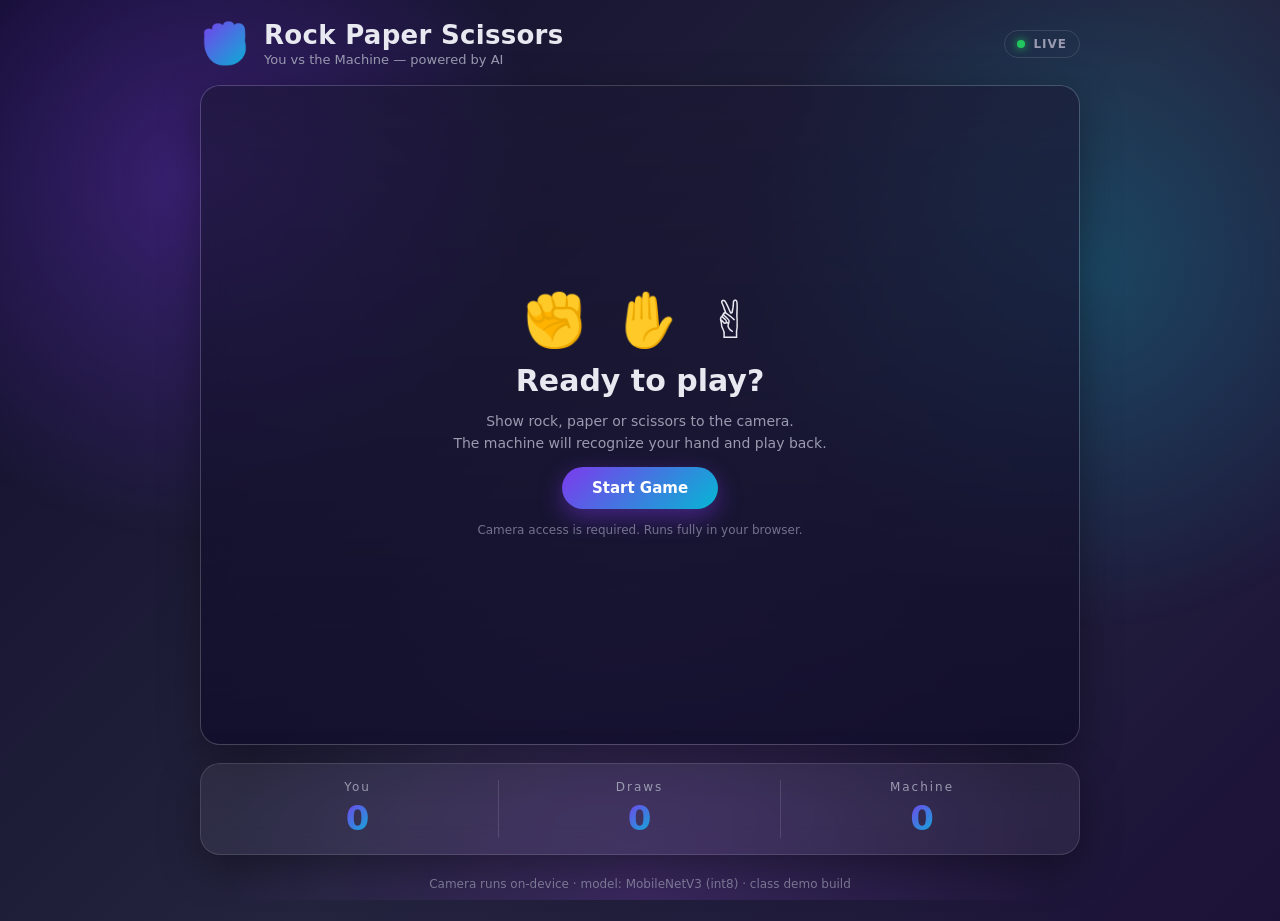
==== camera_pi_projects/rps/web/index.html @ bb3ae992 "feat: implement end-to-end rock-paper-scissors game with TFLite classification, web UI, and test sui" ====
<!DOCTYPE html>
<html lang="en">
<head>
<meta charset="UTF-8">
<meta name="viewport" content="width=device-width, initial-scale=1.0">
<title>Rock Paper Scissors — vs the Machine</title>
<link rel="stylesheet" href="style.css">
</head>
<body>
  <div class="bg"></div>

  <header class="topbar">
    <div class="brand">
      <span class="brand-mark">✊</span>
      <div>
        <h1>Rock Paper Scissors</h1>
        <p class="tagline">You vs the Machine — powered by AI</p>
      </div>
    </div>
    <div class="badge"><span class="dot"></span> LIVE</div>
  </header>

  <main class="stage">
    <!-- CAMERA -->
    <section class="camera-card glass">
      <video id="video" autoplay playsinline muted></video>
      <canvas id="preview" width="640" height="480"></canvas>

      <!-- overlay states -->
      <div id="overlay" class="overlay hidden">
        <div id="overlayBig"></div>
        <div id="overlaySub"></div>
      </div>

      <div id="hud" class="hud hidden">
        <span id="hudMove">—</span>
        <span id="hudConf"></span>
      </div>

      <div id="landing" class="landing">
        <div class="landing-emoji">✊ ✋ ✌️</div>
        <h2>Ready to play?</h2>
        <p>Show rock, paper or scissors to the camera.<br>
           The machine will recognize your hand and play back.</p>
        <button id="startBtn" class="btn btn-primary">Start Game</button>
        <p class="hint">Camera access is required. Runs fully in your browser.</p>
      </div>

      <div id="camError" class="cam-error hidden">
        <h3>Camera unavailable</h3>
        <p>Allow camera access, then press Start again.</p>
        <button id="retryBtn" class="btn btn-ghost">Try Again</button>
      </div>
    </section>

    <!-- RESULT PANEL -->
    <section id="result" class="result glass hidden">
      <div class="result-head">
        <span class="round-label">ROUND <span id="roundNum">1</span></span>
        <span id="resultText" class="result-text"></span>
      </div>
      <div class="versus">
        <div class="player-card">
          <span class="player-name">YOU</span>
          <span id="youMove" class="move-emoji">?</span>
        </div>
        <span class="vs">VS</span>
        <div class="player-card">
          <span class="player-name">MACHINE</span>
          <span id="piMove" class="move-emoji">?</span>
        </div>
      </div>
      <div class="result-actions">
        <button id="nextBtn" class="btn btn-primary">Next Round</button>
        <button id="resetBtn" class="btn btn-ghost">Reset Score</button>
      </div>
    </section>
  </main>

  <!-- SCOREBOARD -->
  <section class="scoreboard glass">
    <div class="score-cell"><span class="score-label">You</span><span id="scoreYou" class="score-num">0</span></div>
    <div class="score-cell"><span class="score-label">Draws</span><span id="scoreDraw" class="score-num">0</span></div>
    <div class="score-cell"><span class="score-label">Machine</span><span id="scorePi" class="score-num">0</span></div>
  </section>

  <footer class="foot">Camera runs on-device · model: MobileNetV3 (int8) · class demo build</footer>

  <script src="app.js"></script>
</body>
</html>
---- camera_pi_projects/rps/web/style.css ----
:root {
  --bg1: #0f0c29;
  --bg2: #24243e;
  --accent: #7c3aed;
  --accent2: #06b6d4;
  --win: #22c55e;
  --lose: #ef4444;
  --draw: #eab308;
  --glass: rgba(255, 255, 255, 0.06);
  --border: rgba(255, 255, 255, 0.12);
  --text: #e8e8f0;
  --muted: #9a9ab0;
}

* { box-sizing: border-box; margin: 0; padding: 0; }

body {
  font-family: "Segoe UI", system-ui, -apple-system, Roboto, sans-serif;
  color: var(--text);
  min-height: 100vh;
  display: flex;
  flex-direction: column;
  align-items: center;
  gap: 18px;
  padding: 20px 16px 30px;
  background: linear-gradient(135deg, var(--bg1), var(--bg2) 55%, #1c1238);
  position: relative;
  overflow-x: hidden;
}

/* animated aurora background */
.bg {
  position: fixed; inset: 0; z-index: -1;
  background:
    radial-gradient(600px circle at 15% 20%, rgba(124,58,237,.35), transparent 60%),
    radial-gradient(600px circle at 85% 30%, rgba(6,182,212,.25), transparent 60%),
    radial-gradient(700px circle at 50% 100%, rgba(168,85,247,.18), transparent 60%);
  animation: drift 14s ease-in-out infinite alternate;
}
@keyframes drift {
  from { transform: translate3d(0,0,0) scale(1); }
  to   { transform: translate3d(0, -20px, 0) scale(1.06); }
}

.glass {
  background: var(--glass);
  border: 1px solid var(--border);
  border-radius: 20px;
  backdrop-filter: blur(14px);
  -webkit-backdrop-filter: blur(14px);
  box-shadow: 0 12px 40px rgba(0,0,0,.35);
}

/* header */
.topbar {
  width: 100%; max-width: 880px;
  display: flex; align-items: center; justify-content: space-between;
}
.brand { display: flex; align-items: center; gap: 14px; }
.brand-mark {
  font-size: 40px;
  background: linear-gradient(135deg, var(--accent), var(--accent2));
  -webkit-background-clip: text; background-clip: text; color: transparent;
}
.brand h1 { font-size: 26px; letter-spacing: .3px; }
.tagline { color: var(--muted); font-size: 13px; margin-top: 2px; }
.badge {
  display: flex; align-items: center; gap: 8px;
  font-size: 12px; font-weight: 600; letter-spacing: 1px; color: var(--muted);
  padding: 6px 12px; border: 1px solid var(--border); border-radius: 999px;
}
.dot {
  width: 8px; height: 8px; border-radius: 50%;
  background: var(--win); box-shadow: 0 0 8px var(--win);
  animation: pulse 1.6s infinite;
}
@keyframes pulse { 0%,100%{opacity:1} 50%{opacity:.35} }

/* stage */
.stage {
  width: 100%; max-width: 880px;
  display: grid; gap: 18px;
}
.camera-card {
  position: relative;
  width: 100%; aspect-ratio: 4/3;
  overflow: hidden;
}
#video, #preview { position: absolute; inset: 0; width: 100%; height: 100%; object-fit: cover; }
#preview { display: none; }

.overlay {
  position: absolute; inset: 0;
  display: flex; flex-direction: column; align-items: center; justify-content: center; gap: 8px;
  background: rgba(0,0,0,.45);
  text-align: center;
}
#overlayBig { font-size: 120px; font-weight: 800; line-height: 1; text-shadow: 0 6px 30px rgba(0,0,0,.6); }
#overlaySub { font-size: 20px; color: #fff; letter-spacing: 1px; }
.hidden { display: none !important; }

.hud {
  position: absolute; top: 12px; left: 12px;
  display: flex; gap: 8px; align-items: center;
  background: rgba(0,0,0,.55); border: 1px solid var(--border);
  border-radius: 999px; padding: 6px 14px; font-size: 14px; font-weight: 600;
}
#hudMove { font-size: 20px; }
#hudConf { color: var(--muted); font-size: 12px; }

.landing {
  position: absolute; inset: 0;
  display: flex; flex-direction: column; align-items: center; justify-content: center; gap: 12px;
  text-align: center; padding: 20px;
  background: linear-gradient(180deg, rgba(15,12,41,.55), rgba(15,12,41,.85));
}
.landing-emoji { font-size: 52px; letter-spacing: 6px; }
.landing h2 { font-size: 30px; }
.landing p { color: var(--muted); font-size: 14px; line-height: 1.6; }
.hint { font-size: 12px !important; opacity: .7; }

.cam-error { position: absolute; inset: 0; display: flex; flex-direction: column; align-items: center; justify-content: center; gap: 10px; background: rgba(0,0,0,.7); text-align: center; padding: 20px; }
.cam-error h3 { font-size: 22px; }
.cam-error p { color: var(--muted); font-size: 13px; }

/* buttons */
.btn {
  font-family: inherit; font-size: 15px; font-weight: 600;
  padding: 12px 30px; border-radius: 999px; border: none; cursor: pointer;
  transition: transform .12s ease, box-shadow .2s ease, opacity .15s;
}
.btn:active { transform: scale(.96); }
.btn:disabled { opacity: .5; cursor: not-allowed; }
.btn-primary {
  background: linear-gradient(135deg, var(--accent), var(--accent2));
  color: #fff; box-shadow: 0 8px 24px rgba(124,58,237,.45);
}
.btn-primary:hover:not(:disabled) { box-shadow: 0 10px 30px rgba(124,58,237,.6); transform: translateY(-1px); }
.btn-ghost { background: rgba(255,255,255,.08); color: var(--text); border: 1px solid var(--border); }
.btn-ghost:hover { background: rgba(255,255,255,.14); }

/* result panel */
.result {
  padding: 22px; display: flex; flex-direction: column; gap: 16px;
  animation: pop .35s ease;
}
@keyframes pop { from { transform: scale(.92); opacity: 0; } to { transform: scale(1); opacity: 1; } }
.result-head { display: flex; align-items: center; justify-content: space-between; }
.round-label { font-size: 12px; letter-spacing: 1.5px; color: var(--muted); }
.result-text { font-size: 22px; font-weight: 800; letter-spacing: .5px; }
.result-text.win  { color: var(--win); text-shadow: 0 0 24px rgba(34,197,94,.5); }
.result-text.lose { color: var(--lose); text-shadow: 0 0 24px rgba(239,68,68,.5); }
.result-text.draw { color: var(--draw); }

.versus { display: grid; grid-template-columns: 1fr auto 1fr; align-items: center; gap: 14px; }
.player-card {
  display: flex; flex-direction: column; align-items: center; gap: 8px;
  padding: 18px; border-radius: 16px; background: rgba(255,255,255,.04);
  border: 1px solid var(--border);
}
.player-name { font-size: 12px; letter-spacing: 2px; color: var(--muted); }
.move-emoji { font-size: 78px; line-height: 1; }
.vs { font-size: 20px; font-weight: 800; color: var(--muted); letter-spacing: 1px; }
.player-card.win-card { border-color: var(--win); box-shadow: 0 0 24px rgba(34,197,94,.25); }
.player-card.lose-card { border-color: var(--lose); opacity: .75; }

.result-actions { display: flex; gap: 12px; justify-content: center; }

/* scoreboard */
.scoreboard {
  width: 100%; max-width: 880px;
  display: grid; grid-template-columns: repeat(3, 1fr);
  padding: 16px;
}
.score-cell { display: flex; flex-direction: column; align-items: center; gap: 4px; border-right: 1px solid var(--border); }
.score-cell:last-child { border-right: none; }
.score-label { font-size: 12px; letter-spacing: 2px; color: var(--muted); }
.score-num { font-size: 34px; font-weight: 800; background: linear-gradient(135deg, var(--accent), var(--accent2)); -webkit-background-clip: text; background-clip: text; color: transparent; }

.foot { color: var(--muted); font-size: 12px; margin-top: 4px; opacity: .7; }

@media (max-width: 560px) {
  .brand h1 { font-size: 20px; }
  .move-emoji { font-size: 56px; }
  #overlayBig { font-size: 90px; }
}
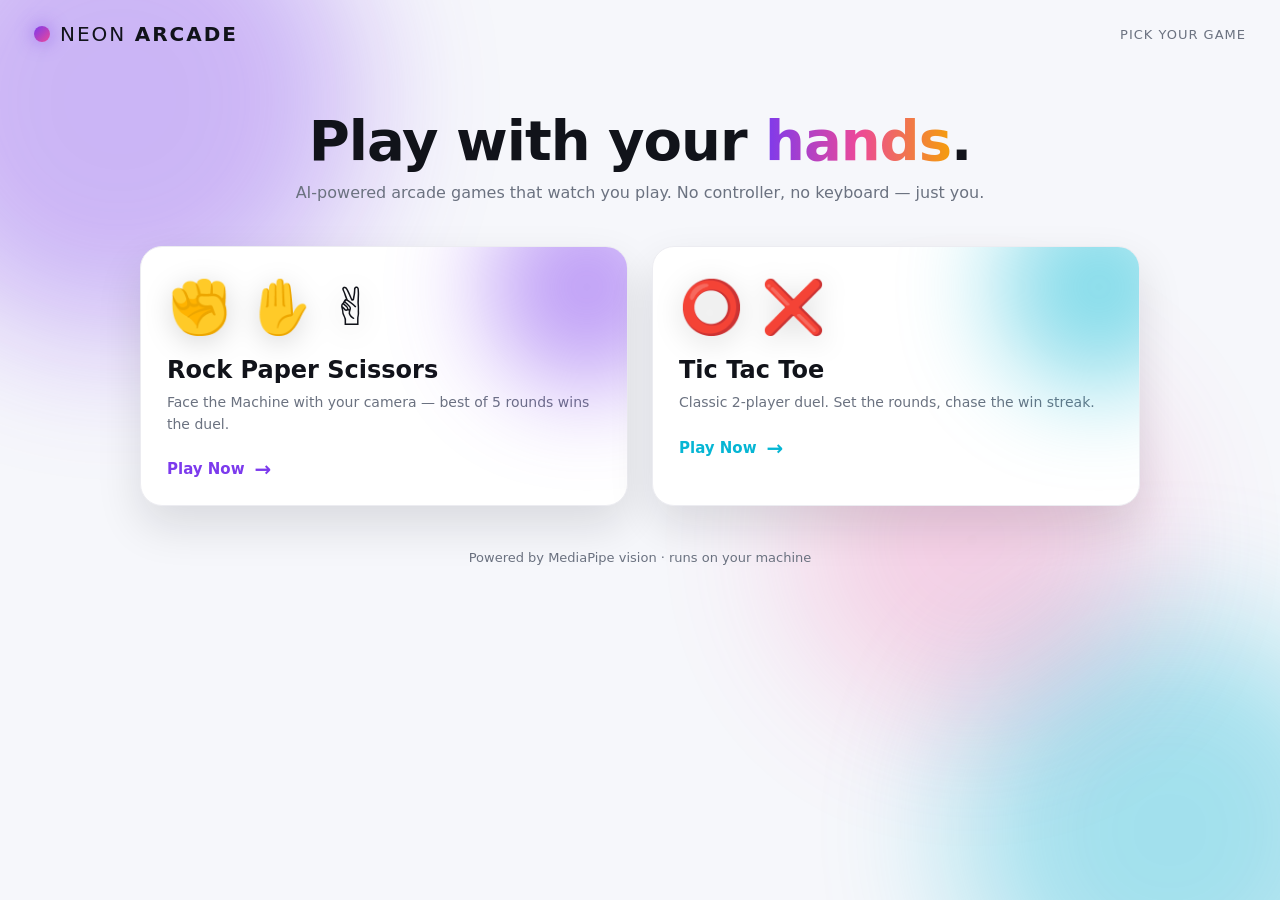
==== commit 59c0670e: "feat: implement hand-gesture-based Rock-Paper-Scissors and Tic-Tac-Toe games with a modular web inte" ====
--- a/camera_pi_projects/rps/web/index.html
+++ b/camera_pi_projects/rps/web/index.html
@@ -3,89 +3,56 @@
 <head>
 <meta charset="UTF-8">
 <meta name="viewport" content="width=device-width, initial-scale=1.0">
-<title>Rock Paper Scissors — vs the Machine</title>
-<link rel="stylesheet" href="style.css">
+<title>Neon Arcade — Play with Your Hands</title>
+<link rel="stylesheet" href="css/style.css">
 </head>
-<body>
-  <div class="bg"></div>
+<body class="hub-body">
+  <div class="bg-orb orb-a"></div>
+  <div class="bg-orb orb-b"></div>
+  <div class="bg-orb orb-c"></div>
 
-  <header class="topbar">
-    <div class="brand">
-      <span class="brand-mark">✊</span>
-      <div>
-        <h1>Rock Paper Scissors</h1>
-        <p class="tagline">You vs the Machine — powered by AI</p>
-      </div>
+  <header class="hub-head">
+    <div class="hub-logo">
+      <span class="logo-dot"></span>
+      <span>NEON <b>ARCADE</b></span>
     </div>
-    <div class="badge"><span class="dot"></span> LIVE</div>
+    <span class="hub-sub">pick your game</span>
   </header>
 
-  <main class="stage">
-    <!-- CAMERA -->
-    <section class="camera-card glass">
-      <video id="video" autoplay playsinline muted></video>
-      <canvas id="preview" width="640" height="480"></canvas>
+  <main class="hub-main">
+    <div class="hub-hero">
+      <h1 class="hub-title">Play with your <span class="grad-text">hands</span>.</h1>
+      <p class="hub-desc">AI-powered arcade games that watch you play. No controller, no keyboard — just you.</p>
+    </div>
 
-      <!-- overlay states -->
-      <div id="overlay" class="overlay hidden">
-        <div id="overlayBig"></div>
-        <div id="overlaySub"></div>
-      </div>
+    <section class="game-grid">
+      <a class="game-card g-rps" href="rps.html">
+        <div class="card-glow"></div>
+        <div class="card-art">✊ ✋ ✌️</div>
+        <div class="card-info">
+          <h2>Rock Paper Scissors</h2>
+          <p>Face the Machine with your camera — best of 5 rounds wins the duel.</p>
+        </div>
+        <div class="card-cta">
+          <span>Play Now</span><span class="arrow">→</span>
+        </div>
+      </a>
 
-      <div id="hud" class="hud hidden">
-        <span id="hudMove">—</span>
-        <span id="hudConf"></span>
-      </div>
-
-      <div id="landing" class="landing">
-        <div class="landing-emoji">✊ ✋ ✌️</div>
-        <h2>Ready to play?</h2>
-        <p>Show rock, paper or scissors to the camera.<br>
-           The machine will recognize your hand and play back.</p>
-        <button id="startBtn" class="btn btn-primary">Start Game</button>
-        <p class="hint">Camera access is required. Runs fully in your browser.</p>
-      </div>
-
-      <div id="camError" class="cam-error hidden">
-        <h3>Camera unavailable</h3>
-        <p>Allow camera access, then press Start again.</p>
-        <button id="retryBtn" class="btn btn-ghost">Try Again</button>
-      </div>
-    </section>
-
-    <!-- RESULT PANEL -->
-    <section id="result" class="result glass hidden">
-      <div class="result-head">
-        <span class="round-label">ROUND <span id="roundNum">1</span></span>
-        <span id="resultText" class="result-text"></span>
-      </div>
-      <div class="versus">
-        <div class="player-card">
-          <span class="player-name">YOU</span>
-          <span id="youMove" class="move-emoji">?</span>
+      <a class="game-card g-ttt" href="ttt.html">
+        <div class="card-glow"></div>
+        <div class="card-art">⭕ ❌</div>
+        <div class="card-info">
+          <h2>Tic Tac Toe</h2>
+          <p>Classic 2-player duel. Set the rounds, chase the win streak.</p>
         </div>
-        <span class="vs">VS</span>
-        <div class="player-card">
-          <span class="player-name">MACHINE</span>
-          <span id="piMove" class="move-emoji">?</span>
+        <div class="card-cta">
+          <span>Play Now</span><span class="arrow">→</span>
         </div>
-      </div>
-      <div class="result-actions">
-        <button id="nextBtn" class="btn btn-primary">Next Round</button>
-        <button id="resetBtn" class="btn btn-ghost">Reset Score</button>
-      </div>
+      </a>
     </section>
   </main>
 
-  <!-- SCOREBOARD -->
-  <section class="scoreboard glass">
-    <div class="score-cell"><span class="score-label">You</span><span id="scoreYou" class="score-num">0</span></div>
-    <div class="score-cell"><span class="score-label">Draws</span><span id="scoreDraw" class="score-num">0</span></div>
-    <div class="score-cell"><span class="score-label">Machine</span><span id="scorePi" class="score-num">0</span></div>
-  </section>
-
-  <footer class="foot">Camera runs on-device · model: MobileNetV3 (int8) · class demo build</footer>
-
-  <script src="app.js"></script>
+  <footer class="hub-foot">Powered by MediaPipe vision · runs on your machine</footer>
+  <script src="js/audio.js"></script>
 </body>
 </html>
--- a/camera_pi_projects/rps/web/css/style.css
+++ b/camera_pi_projects/rps/web/css/style.css
@@ -0,0 +1,296 @@
+/* Neon Arcade — colorful gaming theme. White base, black ink, neon pops. */
+
+:root {
+  --ink: #11131a;
+  --paper: #ffffff;
+  --muted: #6b7280;
+  --line: #ececf1;
+  --card: #ffffff;
+  --violet: #7c3aed;
+  --pink: #ec4899;
+  --cyan: #06b6d4;
+  --lime: #84cc16;
+  --amber: #f59e0b;
+  --red: #ef4444;
+  --green: #22c55e;
+  --radius: 22px;
+  --shadow: 0 20px 45px rgba(17, 19, 26, .12);
+}
+
+* { margin: 0; padding: 0; box-sizing: border-box; }
+html, body { height: 100%; }
+body {
+  font-family: "Segoe UI", system-ui, -apple-system, Roboto, sans-serif;
+  color: var(--ink);
+  background: #f6f7fb;
+  min-height: 100vh;
+  overflow-x: hidden;
+}
+
+/* ---------- background orbs ---------- */
+.bg-orb { position: fixed; border-radius: 50%; filter: blur(70px); z-index: -1; opacity: .35; pointer-events: none; }
+.orb-a { width: 480px; height: 480px; background: var(--violet); top: -140px; left: -120px; }
+.orb-b { width: 420px; height: 420px; background: var(--cyan); bottom: -140px; right: -100px; }
+.orb-c { width: 360px; height: 360px; background: var(--pink); top: 40%; right: 10%; opacity: .22; }
+
+/* ---------- hub ---------- */
+.hub-body { background: #f6f7fb; }
+.hub-head {
+  display: flex; align-items: center; justify-content: space-between;
+  padding: 22px 34px;
+}
+.hub-logo { font-size: 20px; font-weight: 300; letter-spacing: 2px; display: flex; align-items: center; gap: 10px; }
+.hub-logo b { font-weight: 900; }
+.logo-dot {
+  width: 16px; height: 16px; border-radius: 50%;
+  background: linear-gradient(135deg, var(--violet), var(--pink));
+  box-shadow: 0 0 18px rgba(124, 58, 237, .6);
+}
+.hub-sub { font-size: 13px; color: var(--muted); letter-spacing: 1px; text-transform: uppercase; }
+
+.hub-main { width: min(1000px, 92vw); margin: 40px auto 0; }
+.hub-hero { text-align: center; margin-bottom: 44px; }
+.hub-title { font-size: clamp(34px, 6vw, 56px); font-weight: 900; letter-spacing: -1px; }
+.grad-text {
+  background: linear-gradient(90deg, var(--violet), var(--pink), var(--amber));
+  -webkit-background-clip: text; background-clip: text; color: transparent;
+}
+.hub-desc { color: var(--muted); font-size: 16px; margin-top: 10px; }
+
+.game-grid { display: grid; grid-template-columns: repeat(2, 1fr); gap: 24px; }
+.game-card {
+  position: relative; overflow: hidden;
+  background: var(--card); border: 1px solid var(--line);
+  border-radius: var(--radius); box-shadow: var(--shadow);
+  padding: 30px 26px 24px; text-decoration: none; color: var(--ink);
+  transition: transform .18s ease, box-shadow .18s ease;
+}
+.game-card:hover { transform: translateY(-6px); box-shadow: 0 28px 60px rgba(17,19,26,.18); }
+.card-glow { position: absolute; top: -60px; right: -60px; width: 200px; height: 200px; border-radius: 50%; filter: blur(50px); opacity: .5; }
+.g-rps .card-glow { background: var(--violet); }
+.g-ttt .card-glow { background: var(--cyan); }
+.card-art { font-size: 52px; margin-bottom: 18px; filter: drop-shadow(0 6px 14px rgba(0,0,0,.15)); }
+.card-info h2 { font-size: 24px; font-weight: 900; }
+.card-info p { color: var(--muted); font-size: 14px; margin-top: 8px; line-height: 1.55; }
+.card-cta {
+  margin-top: 22px; display: flex; align-items: center; gap: 10px;
+  font-weight: 800; font-size: 15px;
+}
+.g-rps .card-cta { color: var(--violet); }
+.g-ttt .card-cta { color: var(--cyan); }
+.card-cta .arrow { font-size: 20px; transition: transform .18s ease; }
+.game-card:hover .card-cta .arrow { transform: translateX(6px); }
+
+.hub-foot { text-align: center; color: var(--muted); font-size: 13px; padding: 44px 0 26px; }
+
+/* ---------- game pages ---------- */
+.game-top {
+  display: flex; align-items: center; gap: 20px;
+  padding: 18px 28px; border-bottom: 1px solid var(--line);
+  background: rgba(255,255,255,.85); backdrop-filter: blur(8px);
+  position: sticky; top: 0; z-index: 20;
+}
+.back-link { text-decoration: none; color: var(--muted); font-weight: 700; font-size: 14px; transition: color .15s; }
+.back-link:hover { color: var(--violet); }
+.game-title { font-size: 19px; font-weight: 300; letter-spacing: .5px; flex: 1; }
+.game-title b { font-weight: 900; }
+.round-pips { display: flex; gap: 6px; }
+.pip {
+  width: 14px; height: 14px; border-radius: 50%;
+  background: var(--line); transition: background .3s;
+}
+.pip.you { background: linear-gradient(135deg, var(--violet), var(--pink)); }
+.pip.pi { background: linear-gradient(135deg, var(--cyan), #0891b2); }
+.pip.draw { background: var(--amber); }
+
+/* ---------- RPS layout ---------- */
+.rps-layout {
+  width: min(900px, 94vw); margin: 26px auto 0;
+  display: grid; grid-template-columns: 1.15fr .85fr; gap: 22px; align-items: stretch;
+}
+.cam-card { background: var(--card); border: 1px solid var(--line); border-radius: var(--radius); box-shadow: var(--shadow); overflow: hidden; }
+.cam-frame { position: relative; aspect-ratio: 4/3; background: #10131a; }
+#video { position: absolute; inset: 0; width: 100%; height: 100%; object-fit: cover; }
+
+.overlay {
+  position: absolute; inset: 0; z-index: 5;
+  display: flex; flex-direction: column; align-items: center; justify-content: center; gap: 10px;
+  background: rgba(10, 12, 18, .55); color: #fff;
+}
+.overlay-big { font-size: 110px; font-weight: 900; line-height: 1; text-shadow: 0 0 40px rgba(124,58,237,.9); animation: pop .22s ease; }
+.overlay-sub { font-size: 16px; letter-spacing: 3px; font-weight: 700; }
+@keyframes pop { 0% { transform: scale(.4); opacity: 0; } 100% { transform: scale(1); opacity: 1; } }
+
+.hud {
+  position: absolute; left: 12px; bottom: 12px; z-index: 4;
+  display: flex; align-items: center; gap: 10px;
+  background: rgba(10,12,18,.8); border-radius: 14px; padding: 8px 14px;
+  color: #fff;
+}
+.hud-move { font-size: 28px; }
+.hud-conf { font-size: 13px; font-weight: 800; color: #6ee7b7; }
+
+.landing, .cam-error {
+  position: absolute; inset: 0; z-index: 6;
+  display: flex; flex-direction: column; align-items: center; justify-content: center; gap: 12px;
+  text-align: center; padding: 24px;
+  background: linear-gradient(180deg, rgba(255,255,255,.96), rgba(246,247,251,.98));
+  color: var(--ink);
+}
+.landing-emoji { font-size: 46px; }
+.landing h2 { font-size: 28px; font-weight: 900; }
+.landing p { color: var(--muted); font-size: 14px; line-height: 1.6; }
+.hint { font-size: 12px; opacity: .75; }
+.cam-error h3 { color: var(--red); }
+.cam-error .btn { margin-top: 6px; }
+
+/* buttons */
+.btn {
+  border: none; cursor: pointer; font-family: inherit;
+  font-weight: 900; letter-spacing: .6px;
+  padding: 14px 28px; border-radius: 14px; font-size: 15px;
+  transition: transform .12s ease, box-shadow .12s ease, filter .12s ease;
+}
+.btn:active { transform: scale(.96); }
+.btn-primary {
+  background: linear-gradient(135deg, var(--violet), var(--pink));
+  color: #fff; box-shadow: 0 10px 26px rgba(124, 58, 237, .35);
+}
+.btn-primary:hover { filter: brightness(1.08); transform: translateY(-2px); }
+.btn-ghost { background: transparent; color: var(--ink); border: 1.5px solid var(--line); }
+.btn-ghost:hover { background: #f0f0f6; }
+.btn-block { width: 100%; }
+
+/* versus / result */
+.versus-card {
+  background: var(--card); border: 1px solid var(--line);
+  border-radius: var(--radius); box-shadow: var(--shadow);
+  display: flex; flex-direction: column; justify-content: space-between; padding: 24px 20px;
+}
+.result-head { display: flex; flex-direction: column; align-items: center; gap: 4px; text-align: center; }
+.round-label { font-size: 12px; color: var(--muted); letter-spacing: 2px; font-weight: 700; }
+.result-text { font-size: 34px; font-weight: 900; letter-spacing: .5px; }
+.result-text.win { color: var(--green); }
+.result-text.lose { color: var(--red); }
+.result-text.draw { color: var(--amber); }
+.result-sub { font-size: 14px; color: var(--muted); }
+.versus { display: flex; align-items: center; justify-content: center; gap: 14px; margin: 22px 0; }
+.player-pill {
+  display: flex; flex-direction: column; align-items: center; gap: 6px;
+  background: #f4f5fa; border: 2px solid var(--line); border-radius: 18px;
+  padding: 18px 20px; min-width: 108px; transition: all .2s;
+}
+.p-name { font-size: 11px; letter-spacing: 2px; color: var(--muted); font-weight: 800; }
+.p-emoji { font-size: 56px; line-height: 1; }
+.p-label { font-size: 12px; font-weight: 800; text-transform: uppercase; }
+.player-pill.win-card { border-color: var(--green); background: #f0fdf4; }
+.player-pill.lose-card { border-color: var(--line); opacity: .5; }
+.vs-mark { font-size: 20px; font-weight: 900; color: var(--muted); }
+.result-actions { display: flex; gap: 10px; justify-content: center; }
+
+/* match banner */
+.match-banner {
+  grid-column: 1 / -1;
+  background: linear-gradient(135deg, #faf5ff, #fff);
+  border: 1px solid var(--line); border-radius: var(--radius);
+  box-shadow: var(--shadow);
+  text-align: center; padding: 30px 20px;
+  display: flex; flex-direction: column; align-items: center; gap: 10px;
+}
+.match-cup { font-size: 60px; animation: bounce 1s ease infinite; }
+@keyframes bounce { 0%,100% { transform: translateY(0); } 50% { transform: translateY(-12px); } }
+.match-text { font-size: 32px; font-weight: 900; }
+.match-text.win { color: var(--green); }
+.match-text.lose { color: var(--red); }
+.match-score { font-size: 26px; font-weight: 900; color: var(--muted); }
+
+/* scorebar */
+.scorebar {
+  width: min(900px, 94vw); margin: 18px auto 0;
+  display: grid; grid-template-columns: repeat(3, 1fr); gap: 14px;
+}
+.score-chip {
+  background: var(--card); border: 1px solid var(--line); border-radius: 16px;
+  padding: 14px 18px; display: flex; align-items: center; justify-content: space-between;
+}
+.score-chip span { font-size: 12px; letter-spacing: 1.5px; color: var(--muted); font-weight: 800; }
+.score-chip b { font-size: 30px; font-weight: 900; }
+.score-chip.you { border-left: 5px solid var(--violet); }
+.score-chip.you b { color: var(--violet); }
+.score-chip.pi { border-left: 5px solid var(--cyan); }
+.score-chip.pi b { color: var(--cyan); }
+.score-chip.draw { border-left: 5px solid var(--amber); }
+.score-chip.draw b { color: var(--amber); }
+
+.streak { text-align: center; color: var(--amber); font-weight: 800; font-size: 15px; margin-top: 14px; min-height: 22px; }
+
+/* ---------- Tic Tac Toe ---------- */
+.ttt-layout { width: min(560px, 94vw); margin: 28px auto 0; }
+.ttt-setup, .ttt-play {
+  background: var(--card); border: 1px solid var(--line);
+  border-radius: var(--radius); box-shadow: var(--shadow);
+  padding: 26px;
+}
+.setup-title { font-size: 24px; font-weight: 900; margin-bottom: 20px; }
+.setup-row { display: flex; align-items: center; justify-content: space-between; gap: 16px; margin-bottom: 18px; }
+.setup-row > span { font-size: 14px; font-weight: 700; color: var(--muted); }
+.pill-group { display: flex; gap: 8px; }
+.pill {
+  border: 1.5px solid var(--line); background: #fff; color: var(--muted);
+  border-radius: 999px; padding: 9px 16px; font-weight: 800; cursor: pointer;
+  font-size: 14px; font-family: inherit; transition: all .15s;
+}
+.pill:hover { border-color: var(--violet); color: var(--violet); }
+.pill.active {
+  background: linear-gradient(135deg, var(--violet), var(--pink));
+  color: #fff; border-color: transparent;
+  box-shadow: 0 6px 18px rgba(124,58,237,.3);
+}
+.input-wrap input {
+  width: 180px; border: 1.5px solid var(--line); border-radius: 12px;
+  padding: 10px 14px; font-size: 14px; font-family: inherit; font-weight: 700;
+  outline: none; background: #fafafc; transition: border .15s;
+}
+.input-wrap input:focus { border-color: var(--violet); }
+
+.ttt-turn { display: flex; align-items: center; justify-content: center; gap: 12px; font-size: 20px; font-weight: 900; margin-bottom: 20px; }
+.turn-dot { width: 16px; height: 16px; border-radius: 50%; }
+.dot-x { background: var(--violet); box-shadow: 0 0 14px rgba(124,58,237,.6); }
+.dot-o { background: var(--cyan); box-shadow: 0 0 14px rgba(6,182,212,.6); }
+.turn-sym { font-size: 26px; font-weight: 900; }
+
+.board {
+  display: grid; grid-template-columns: repeat(3, 1fr); gap: 12px;
+  width: min(360px, 100%); margin: 0 auto 20px;
+}
+.cell {
+  aspect-ratio: 1; border: none; border-radius: 18px;
+  background: #f4f5fa; font-size: 60px; font-weight: 900; cursor: pointer;
+  display: flex; align-items: center; justify-content: center;
+  transition: transform .12s ease, background .12s ease;
+  font-family: inherit;
+}
+.cell:hover { background: #eceef6; transform: scale(1.03); }
+.cell:active { transform: scale(.94); }
+.cell.x { color: var(--violet); text-shadow: 0 0 18px rgba(124,58,237,.35); }
+.cell.o { color: var(--cyan); text-shadow: 0 0 18px rgba(6,182,212,.35); }
+.cell.win-cell { background: #dcfce7; animation: winPulse .8s ease infinite alternate; }
+@keyframes winPulse { from { transform: scale(1); } to { transform: scale(1.06); } }
+
+.ttt-status { text-align: center; font-size: 18px; font-weight: 800; min-height: 28px; margin-bottom: 16px; }
+
+/* flash */
+.flash { position: fixed; inset: 0; z-index: 60; pointer-events: none; opacity: 0; }
+.flash.show { opacity: 1; }
+.win-flash { background: radial-gradient(circle at 50% 45%, rgba(34,197,94,.28), transparent 62%); animation: flashFade .9s ease; }
+.lose-flash { background: radial-gradient(circle at 50% 45%, rgba(239,68,68,.24), transparent 62%); animation: flashFade .7s ease; }
+.draw-flash { background: radial-gradient(circle at 50% 45%, rgba(245,158,11,.22), transparent 62%); animation: flashFade .7s ease; }
+@keyframes flashFade { 0% { opacity: 0; } 25% { opacity: 1; } 100% { opacity: 0; } }
+
+.hidden { display: none !important; }
+
+@media (max-width: 820px) {
+  .rps-layout { grid-template-columns: 1fr; }
+  .game-grid { grid-template-columns: 1fr; }
+  .hub-title { font-size: 34px; }
+}
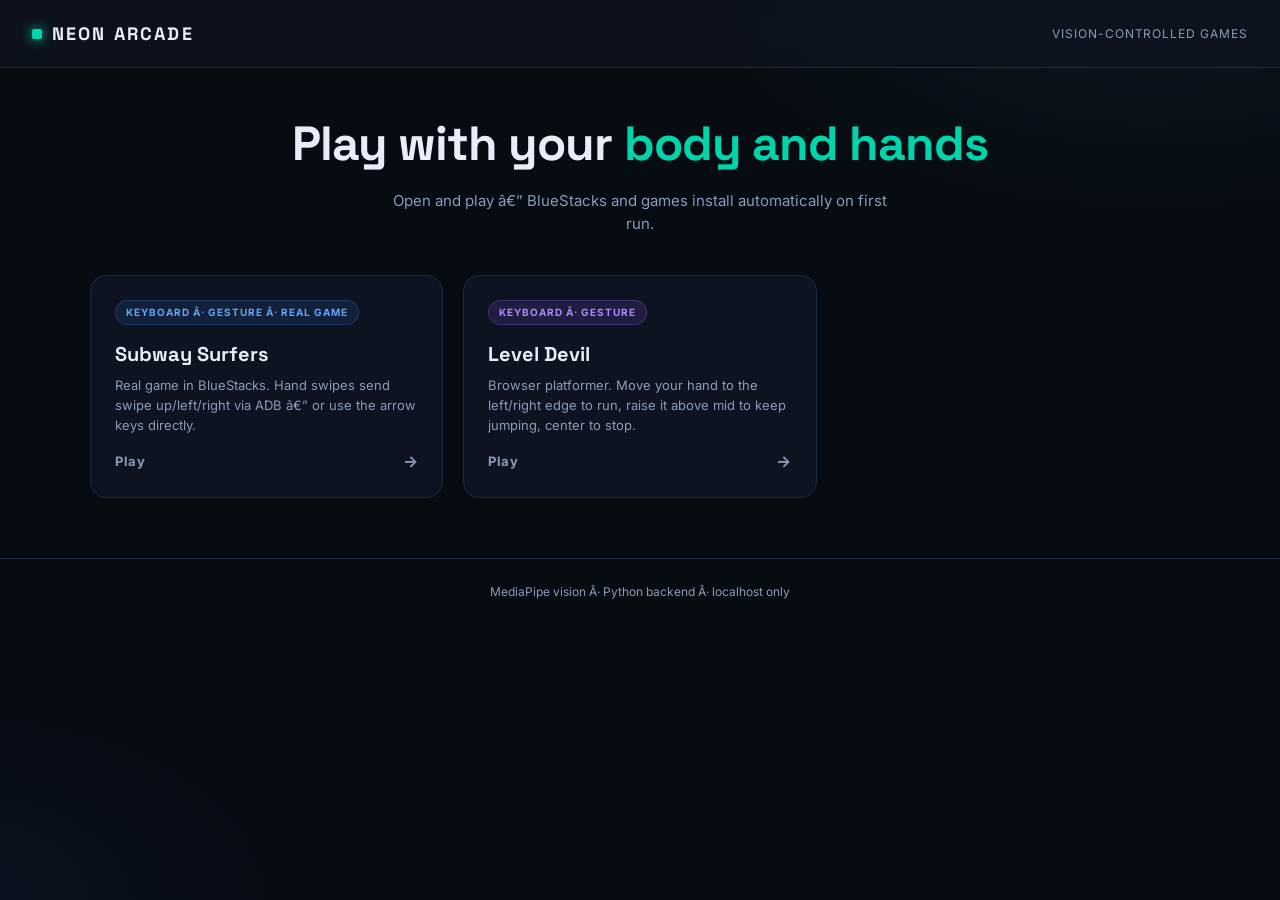
==== commit 8a66a0ec: "Replace RPS with hand-gesture arcade (Level Devil + Subway Surfers) - Remove old RPS project (classi" ====
--- a/camera_pi_projects/rps/web/index.html
+++ b/camera_pi_projects/rps/web/index.html
@@ -1,58 +1,45 @@
-<!DOCTYPE html>
+﻿<!DOCTYPE html>
 <html lang="en">
 <head>
 <meta charset="UTF-8">
 <meta name="viewport" content="width=device-width, initial-scale=1.0">
-<title>Neon Arcade — Play with Your Hands</title>
-<link rel="stylesheet" href="css/style.css">
+<title>Neon Arcade</title>
+<link rel="stylesheet" href="css/style.css?v=11">
 </head>
 <body class="hub-body">
-  <div class="bg-orb orb-a"></div>
-  <div class="bg-orb orb-b"></div>
-  <div class="bg-orb orb-c"></div>
-
   <header class="hub-head">
-    <div class="hub-logo">
-      <span class="logo-dot"></span>
-      <span>NEON <b>ARCADE</b></span>
-    </div>
-    <span class="hub-sub">pick your game</span>
+    <div class="hub-logo"><span class="logo-mark"></span>NEON ARCADE</div>
+    <span class="hub-sub">Vision-controlled games</span>
   </header>
 
   <main class="hub-main">
     <div class="hub-hero">
-      <h1 class="hub-title">Play with your <span class="grad-text">hands</span>.</h1>
-      <p class="hub-desc">AI-powered arcade games that watch you play. No controller, no keyboard — just you.</p>
+      <h1 class="hub-title">Play with your <span class="accent">body and hands</span></h1>
+      <p class="hub-desc">Open and play â€” BlueStacks and games install automatically on first run.</p>
     </div>
 
     <section class="game-grid">
-      <a class="game-card g-rps" href="rps.html">
-        <div class="card-glow"></div>
-        <div class="card-art">✊ ✋ ✌️</div>
+      <a class="game-card" href="games/subway.html">
+        <span class="card-tag tag-external">Keyboard Â· Gesture Â· Real game</span>
         <div class="card-info">
-          <h2>Rock Paper Scissors</h2>
-          <p>Face the Machine with your camera — best of 5 rounds wins the duel.</p>
+          <h2>Subway Surfers</h2>
+          <p>Real game in BlueStacks. Hand swipes send swipe up/left/right via ADB â€” or use the arrow keys directly.</p>
         </div>
-        <div class="card-cta">
-          <span>Play Now</span><span class="arrow">→</span>
-        </div>
+        <div class="card-cta"><span>Play</span><span class="arrow">&rarr;</span></div>
       </a>
 
-      <a class="game-card g-ttt" href="ttt.html">
-        <div class="card-glow"></div>
-        <div class="card-art">⭕ ❌</div>
+      <a class="game-card" href="games/leveldevil.html">
+        <span class="card-tag tag-hand">Keyboard Â· Gesture</span>
         <div class="card-info">
-          <h2>Tic Tac Toe</h2>
-          <p>Classic 2-player duel. Set the rounds, chase the win streak.</p>
+          <h2>Level Devil</h2>
+          <p>Browser platformer. Move your hand to the left/right edge to run, raise it above mid to keep jumping, center to stop.</p>
         </div>
-        <div class="card-cta">
-          <span>Play Now</span><span class="arrow">→</span>
-        </div>
+        <div class="card-cta"><span>Play</span><span class="arrow">&rarr;</span></div>
       </a>
     </section>
   </main>
 
-  <footer class="hub-foot">Powered by MediaPipe vision · runs on your machine</footer>
-  <script src="js/audio.js"></script>
+  <footer class="hub-foot">MediaPipe vision Â· Python backend Â· localhost only</footer>
+  <script src="js/audio.js?v=11"></script>
 </body>
 </html>
--- a/camera_pi_projects/rps/web/css/style.css
+++ b/camera_pi_projects/rps/web/css/style.css
@@ -1,296 +1,177 @@
-/* Neon Arcade — colorful gaming theme. White base, black ink, neon pops. */
+/* Neon Arcade — Dark Arcade Cabinet design system */
+@import url("https://fonts.googleapis.com/css2?family=Inter:wght@400;600;700;800&family=Space+Grotesk:wght@500;700&display=swap");
 
 :root {
-  --ink: #11131a;
-  --paper: #ffffff;
-  --muted: #6b7280;
-  --line: #ececf1;
-  --card: #ffffff;
-  --violet: #7c3aed;
-  --pink: #ec4899;
+  --bg-deep: #070b12;
+  --bg-panel: #0d1320;
+  --bg-elevated: #141c2e;
+  --border: #1e2a42;
+  --border-hover: #2d3f63;
+  --text: #e8edf7;
+  --text-muted: #8b9bb8;
+  --accent: #00d4aa;
+  --accent-dim: rgba(0, 212, 170, 0.15);
+  --accent-2: #3b82f6;
+  --warn: #f59e0b;
+  --danger: #ef4444;
+  --success: #22c55e;
+  --violet: #8b5cf6;
   --cyan: #06b6d4;
-  --lime: #84cc16;
-  --amber: #f59e0b;
-  --red: #ef4444;
-  --green: #22c55e;
-  --radius: 22px;
-  --shadow: 0 20px 45px rgba(17, 19, 26, .12);
+  --radius-sm: 8px;
+  --radius-md: 12px;
+  --radius-lg: 16px;
+  --shadow: 0 12px 40px rgba(0, 0, 0, 0.45);
+  --font-ui: "Inter", system-ui, sans-serif;
+  --font-display: "Space Grotesk", "Inter", sans-serif;
+  --cam-h: 168px;
+  --cam-body-h: min(42vh, 380px);
 }
 
 * { margin: 0; padding: 0; box-sizing: border-box; }
 html, body { height: 100%; }
-body {
-  font-family: "Segoe UI", system-ui, -apple-system, Roboto, sans-serif;
-  color: var(--ink);
-  background: #f6f7fb;
-  min-height: 100vh;
-  overflow-x: hidden;
+body { font-family: var(--font-ui); color: var(--text); background: var(--bg-deep); min-height: 100vh; line-height: 1.5; }
+a { color: inherit; text-decoration: none; }
+button { font-family: inherit; }
+.hidden { display: none !important; }
+
+.hub-body {
+  background: radial-gradient(900px 500px at 90% -5%, rgba(0,212,170,.08), transparent 55%),
+    radial-gradient(700px 400px at -5% 100%, rgba(59,130,246,.07), transparent 50%), var(--bg-deep);
 }
+.hub-head { display: flex; align-items: center; justify-content: space-between; padding: 20px 32px; border-bottom: 1px solid var(--border); background: rgba(13,19,32,.85); backdrop-filter: blur(10px); position: sticky; top: 0; z-index: 50; }
+.hub-logo { font-family: var(--font-display); font-size: 18px; font-weight: 700; letter-spacing: .12em; display: flex; align-items: center; gap: 10px; }
+.logo-mark { width: 10px; height: 10px; border-radius: 2px; background: var(--accent); box-shadow: 0 0 12px var(--accent); }
+.hub-sub { font-size: 12px; color: var(--text-muted); letter-spacing: .08em; text-transform: uppercase; }
+.hub-main { width: min(1100px, 94vw); margin: 0 auto; padding: 40px 0 60px; }
+.hub-hero { text-align: center; margin-bottom: 40px; }
+.hub-title { font-family: var(--font-display); font-size: clamp(32px, 5vw, 48px); font-weight: 700; letter-spacing: -.02em; }
+.hub-title .accent { color: var(--accent); }
+.hub-desc { color: var(--text-muted); font-size: 15px; margin-top: 10px; max-width: 520px; margin-left: auto; margin-right: auto; }
+.game-grid { display: grid; grid-template-columns: repeat(auto-fill, minmax(300px, 1fr)); gap: 20px; }
+.game-card { position: relative; background: var(--bg-panel); border: 1px solid var(--border); border-radius: var(--radius-lg); padding: 24px; transition: border-color .18s, transform .18s, box-shadow .18s; display: flex; flex-direction: column; gap: 14px; min-height: 200px; }
+.game-card:hover { border-color: var(--border-hover); transform: translateY(-4px); box-shadow: var(--shadow); }
+.game-card:hover .card-cta { color: var(--accent); }
+.card-tag { display: inline-flex; font-size: 10px; font-weight: 700; letter-spacing: .1em; text-transform: uppercase; padding: 4px 10px; border-radius: 999px; width: fit-content; }
+.tag-hand { background: rgba(139,92,246,.15); color: #a78bfa; border: 1px solid rgba(139,92,246,.3); }
+.tag-body { background: rgba(0,212,170,.12); color: var(--accent); border: 1px solid rgba(0,212,170,.25); }
+.tag-external { background: rgba(59,130,246,.12); color: #60a5fa; border: 1px solid rgba(59,130,246,.25); }
+.card-info h2 { font-family: var(--font-display); font-size: 20px; font-weight: 700; }
+.card-info p { color: var(--text-muted); font-size: 13px; line-height: 1.55; margin-top: 6px; }
+.card-cta { margin-top: auto; display: flex; align-items: center; justify-content: space-between; font-size: 13px; font-weight: 700; letter-spacing: .04em; color: var(--text-muted); }
+.card-cta .arrow { font-size: 16px; }
+.hub-foot { text-align: center; color: var(--text-muted); font-size: 12px; padding: 24px; border-top: 1px solid var(--border); }
 
-/* ---------- background orbs ---------- */
-.bg-orb { position: fixed; border-radius: 50%; filter: blur(70px); z-index: -1; opacity: .35; pointer-events: none; }
-.orb-a { width: 480px; height: 480px; background: var(--violet); top: -140px; left: -120px; }
-.orb-b { width: 420px; height: 420px; background: var(--cyan); bottom: -140px; right: -100px; }
-.orb-c { width: 360px; height: 360px; background: var(--pink); top: 40%; right: 10%; opacity: .22; }
+.game-body { background: var(--bg-deep); display: flex; flex-direction: column; min-height: 100vh; }
+.game-top { display: flex; align-items: center; gap: 16px; padding: 14px 24px; border-bottom: 1px solid var(--border); background: var(--bg-panel); flex-shrink: 0; }
+.back-link { font-size: 13px; font-weight: 600; color: var(--text-muted); }
+.back-link:hover { color: var(--accent); }
+.game-title { font-family: var(--font-display); font-size: 16px; font-weight: 500; flex: 1; }
+.game-title b { font-weight: 700; }
+.badge { font-size: 10px; font-weight: 700; letter-spacing: .08em; text-transform: uppercase; padding: 4px 10px; border-radius: 999px; background: var(--accent-dim); color: var(--accent); border: 1px solid rgba(0,212,170,.25); }
+.game-main { flex: 1; display: flex; flex-direction: column; width: min(1100px, 100%); margin: 0 auto; padding: 16px 16px 24px; gap: 16px; }
 
-/* ---------- hub ---------- */
-.hub-body { background: #f6f7fb; }
-.hub-head {
-  display: flex; align-items: center; justify-content: space-between;
-  padding: 22px 34px;
-}
-.hub-logo { font-size: 20px; font-weight: 300; letter-spacing: 2px; display: flex; align-items: center; gap: 10px; }
-.hub-logo b { font-weight: 900; }
-.logo-dot {
-  width: 16px; height: 16px; border-radius: 50%;
-  background: linear-gradient(135deg, var(--violet), var(--pink));
-  box-shadow: 0 0 18px rgba(124, 58, 237, .6);
-}
-.hub-sub { font-size: 13px; color: var(--muted); letter-spacing: 1px; text-transform: uppercase; }
+.cam-strip { position: relative; height: var(--cam-h); background: #0a0f18; border: 1px solid var(--border); border-radius: var(--radius-md); overflow: hidden; flex-shrink: 0; }
+.body-layout .cam-strip { height: var(--cam-body-h); min-height: 280px; }
+.cam-strip #video { width: 100%; height: 100%; object-fit: cover; object-position: center center; transform: scaleX(-1); background: #0a0f18; }
+.body-layout .cam-strip #video { object-fit: contain; object-position: center center; }
+.cam-strip #poseCanvas, .cam-strip #preview { position: absolute; inset: 0; width: 100%; height: 100%; pointer-events: none; }
+.cam-strip .overlay { position: absolute; inset: 0; z-index: 5; display: flex; flex-direction: column; align-items: center; justify-content: center; gap: 8px; background: rgba(7,11,18,.82); color: var(--text); }
+.overlay-big { font-family: var(--font-display); font-size: 48px; font-weight: 700; color: var(--accent); }
+.overlay-sub { font-size: 13px; color: var(--text-muted); letter-spacing: .06em; }
+.cam-hud { position: absolute; right: 10px; top: 10px; z-index: 4; display: flex; align-items: center; gap: 8px; background: rgba(7,11,18,.92); border: 1px solid var(--border); border-radius: var(--radius-sm); padding: 6px 12px; font-size: 12px; font-weight: 600; }
+.cam-hud .move-badge { font-family: var(--font-display); font-size: 11px; font-weight: 700; letter-spacing: .06em; padding: 2px 8px; border-radius: 4px; background: var(--accent-dim); color: var(--accent); }
+.cam-hud .conf { color: var(--text-muted); font-size: 11px; }
+.landing-panel, .error-panel { position: absolute; inset: 0; z-index: 6; display: flex; flex-direction: column; align-items: center; justify-content: center; gap: 10px; text-align: center; padding: 20px; background: rgba(13,19,32,.94); }
+.landing-panel h2, .error-panel h3 { font-family: var(--font-display); font-size: 22px; font-weight: 700; }
+.landing-panel p, .error-panel p { color: var(--text-muted); font-size: 13px; line-height: 1.6; max-width: 420px; }
+.hint { font-size: 11px; color: var(--text-muted); }
+.error-panel h3 { color: var(--danger); }
 
-.hub-main { width: min(1000px, 92vw); margin: 40px auto 0; }
-.hub-hero { text-align: center; margin-bottom: 44px; }
-.hub-title { font-size: clamp(34px, 6vw, 56px); font-weight: 900; letter-spacing: -1px; }
-.grad-text {
-  background: linear-gradient(90deg, var(--violet), var(--pink), var(--amber));
-  -webkit-background-clip: text; background-clip: text; color: transparent;
-}
-.hub-desc { color: var(--muted); font-size: 16px; margin-top: 10px; }
+.game-panel { flex: 1; background: var(--bg-panel); border: 1px solid var(--border); border-radius: var(--radius-lg); padding: 24px; display: flex; flex-direction: column; gap: 16px; min-height: 280px; }
+.panel-head { display: flex; align-items: center; justify-content: space-between; gap: 12px; flex-wrap: wrap; }
+.panel-title { font-family: var(--font-display); font-size: 18px; font-weight: 700; }
+.status-line { font-size: 12px; color: var(--text-muted); display: flex; align-items: center; gap: 8px; }
+.status-dot { width: 8px; height: 8px; border-radius: 50%; background: var(--text-muted); }
+.status-dot.ok { background: var(--success); box-shadow: 0 0 8px rgba(34,197,94,.5); }
+.status-dot.warn { background: var(--warn); }
+.status-dot.err { background: var(--danger); }
+.control-grid { display: grid; grid-template-columns: repeat(auto-fit, minmax(140px, 1fr)); gap: 10px; }
+.control-item { background: var(--bg-elevated); border: 1px solid var(--border); border-radius: var(--radius-sm); padding: 12px; text-align: center; }
+.control-item kbd { display: block; font-family: var(--font-display); font-size: 14px; font-weight: 700; color: var(--accent); margin-bottom: 4px; }
+.control-item span { font-size: 11px; color: var(--text-muted); }
+.instructions { font-size: 13px; color: var(--text-muted); line-height: 1.65; }
+.instructions li { margin-left: 18px; margin-bottom: 4px; }
+.game-frame-wrap { flex: 1; min-height: 360px; border: 1px solid var(--border); border-radius: var(--radius-md); overflow: hidden; background: #000; }
+.game-frame-wrap iframe { width: 100%; height: 100%; min-height: 360px; border: none; }
+.game-placeholder { display: flex; flex-direction: column; align-items: center; justify-content: center; min-height: 360px; gap: 12px; color: var(--text-muted); text-align: center; padding: 24px; }
+.game-placeholder .big { font-family: var(--font-display); font-size: 28px; font-weight: 700; color: var(--text); }
 
-.game-grid { display: grid; grid-template-columns: repeat(2, 1fr); gap: 24px; }
-.game-card {
-  position: relative; overflow: hidden;
-  background: var(--card); border: 1px solid var(--line);
-  border-radius: var(--radius); box-shadow: var(--shadow);
-  padding: 30px 26px 24px; text-decoration: none; color: var(--ink);
-  transition: transform .18s ease, box-shadow .18s ease;
-}
-.game-card:hover { transform: translateY(-6px); box-shadow: 0 28px 60px rgba(17,19,26,.18); }
-.card-glow { position: absolute; top: -60px; right: -60px; width: 200px; height: 200px; border-radius: 50%; filter: blur(50px); opacity: .5; }
-.g-rps .card-glow { background: var(--violet); }
-.g-ttt .card-glow { background: var(--cyan); }
-.card-art { font-size: 52px; margin-bottom: 18px; filter: drop-shadow(0 6px 14px rgba(0,0,0,.15)); }
-.card-info h2 { font-size: 24px; font-weight: 900; }
-.card-info p { color: var(--muted); font-size: 14px; margin-top: 8px; line-height: 1.55; }
-.card-cta {
-  margin-top: 22px; display: flex; align-items: center; gap: 10px;
-  font-weight: 800; font-size: 15px;
-}
-.g-rps .card-cta { color: var(--violet); }
-.g-ttt .card-cta { color: var(--cyan); }
-.card-cta .arrow { font-size: 20px; transition: transform .18s ease; }
-.game-card:hover .card-cta .arrow { transform: translateX(6px); }
+.btn-row { display: flex; flex-wrap: wrap; gap: 10px; align-items: center; }
+.btn { border: none; cursor: pointer; font-weight: 700; font-size: 13px; letter-spacing: .04em; padding: 11px 22px; border-radius: var(--radius-sm); transition: transform .12s, filter .12s; }
+.btn:focus-visible { outline: 2px solid var(--accent); outline-offset: 2px; }
+.btn:active { transform: scale(.97); }
+.btn-primary { background: var(--accent); color: #041510; box-shadow: 0 4px 20px rgba(0,212,170,.25); }
+.btn-primary:hover { filter: brightness(1.08); }
+.btn-primary:disabled { opacity: .45; cursor: not-allowed; }
+.btn-ghost { background: transparent; color: var(--text); border: 1px solid var(--border); }
+.btn-ghost:hover { border-color: var(--border-hover); background: var(--bg-elevated); }
+.btn-sm { padding: 8px 14px; font-size: 12px; }
+.toggle-row { display: flex; align-items: center; gap: 8px; font-size: 12px; color: var(--text-muted); }
+.toggle-row input { accent-color: var(--accent); }
 
-.hub-foot { text-align: center; color: var(--muted); font-size: 13px; padding: 44px 0 26px; }
+.hand-layout .cam-strip { height: 240px; }
+.hand-panel { display: grid; grid-template-columns: 1fr 1fr; gap: 16px; }
+@media (max-width: 820px) { .hand-panel { grid-template-columns: 1fr; } .cam-strip { height: 140px; } .hand-layout .cam-strip { height: 180px; } .body-layout .cam-strip { height: min(38vh, 300px); min-height: 220px; } }
 
-/* ---------- game pages ---------- */
-.game-top {
-  display: flex; align-items: center; gap: 20px;
-  padding: 18px 28px; border-bottom: 1px solid var(--line);
-  background: rgba(255,255,255,.85); backdrop-filter: blur(8px);
-  position: sticky; top: 0; z-index: 20;
-}
-.back-link { text-decoration: none; color: var(--muted); font-weight: 700; font-size: 14px; transition: color .15s; }
-.back-link:hover { color: var(--violet); }
-.game-title { font-size: 19px; font-weight: 300; letter-spacing: .5px; flex: 1; }
-.game-title b { font-weight: 900; }
+.versus-card { background: var(--bg-elevated); border: 1px solid var(--border); border-radius: var(--radius-md); padding: 20px; display: flex; flex-direction: column; gap: 16px; }
+.versus { display: flex; align-items: center; justify-content: center; gap: 16px; }
+.player-pill { display: flex; flex-direction: column; align-items: center; gap: 8px; background: var(--bg-panel); border: 1px solid var(--border); border-radius: var(--radius-md); padding: 16px 20px; min-width: 110px; }
+.p-name { font-size: 10px; letter-spacing: .12em; color: var(--text-muted); font-weight: 700; }
+.p-move { font-family: var(--font-display); font-size: 22px; font-weight: 700; color: var(--accent); text-transform: uppercase; }
+.p-label { font-size: 11px; font-weight: 600; color: var(--text-muted); text-transform: uppercase; }
+.player-pill.win-card { border-color: var(--success); }
+.player-pill.lose-card { opacity: .55; }
+.vs-mark { font-family: var(--font-display); font-size: 14px; font-weight: 700; color: var(--text-muted); }
+.result-text { font-family: var(--font-display); font-size: 26px; font-weight: 700; text-align: center; }
+.result-text.win { color: var(--success); }
+.result-text.lose { color: var(--danger); }
+.result-text.draw { color: var(--warn); }
 .round-pips { display: flex; gap: 6px; }
-.pip {
-  width: 14px; height: 14px; border-radius: 50%;
-  background: var(--line); transition: background .3s;
-}
-.pip.you { background: linear-gradient(135deg, var(--violet), var(--pink)); }
-.pip.pi { background: linear-gradient(135deg, var(--cyan), #0891b2); }
-.pip.draw { background: var(--amber); }
-
-/* ---------- RPS layout ---------- */
-.rps-layout {
-  width: min(900px, 94vw); margin: 26px auto 0;
-  display: grid; grid-template-columns: 1.15fr .85fr; gap: 22px; align-items: stretch;
-}
-.cam-card { background: var(--card); border: 1px solid var(--line); border-radius: var(--radius); box-shadow: var(--shadow); overflow: hidden; }
-.cam-frame { position: relative; aspect-ratio: 4/3; background: #10131a; }
-#video { position: absolute; inset: 0; width: 100%; height: 100%; object-fit: cover; }
-
-.overlay {
-  position: absolute; inset: 0; z-index: 5;
-  display: flex; flex-direction: column; align-items: center; justify-content: center; gap: 10px;
-  background: rgba(10, 12, 18, .55); color: #fff;
-}
-.overlay-big { font-size: 110px; font-weight: 900; line-height: 1; text-shadow: 0 0 40px rgba(124,58,237,.9); animation: pop .22s ease; }
-.overlay-sub { font-size: 16px; letter-spacing: 3px; font-weight: 700; }
-@keyframes pop { 0% { transform: scale(.4); opacity: 0; } 100% { transform: scale(1); opacity: 1; } }
-
-.hud {
-  position: absolute; left: 12px; bottom: 12px; z-index: 4;
-  display: flex; align-items: center; gap: 10px;
-  background: rgba(10,12,18,.8); border-radius: 14px; padding: 8px 14px;
-  color: #fff;
-}
-.hud-move { font-size: 28px; }
-.hud-conf { font-size: 13px; font-weight: 800; color: #6ee7b7; }
-
-.landing, .cam-error {
-  position: absolute; inset: 0; z-index: 6;
-  display: flex; flex-direction: column; align-items: center; justify-content: center; gap: 12px;
-  text-align: center; padding: 24px;
-  background: linear-gradient(180deg, rgba(255,255,255,.96), rgba(246,247,251,.98));
-  color: var(--ink);
-}
-.landing-emoji { font-size: 46px; }
-.landing h2 { font-size: 28px; font-weight: 900; }
-.landing p { color: var(--muted); font-size: 14px; line-height: 1.6; }
-.hint { font-size: 12px; opacity: .75; }
-.cam-error h3 { color: var(--red); }
-.cam-error .btn { margin-top: 6px; }
-
-/* buttons */
-.btn {
-  border: none; cursor: pointer; font-family: inherit;
-  font-weight: 900; letter-spacing: .6px;
-  padding: 14px 28px; border-radius: 14px; font-size: 15px;
-  transition: transform .12s ease, box-shadow .12s ease, filter .12s ease;
-}
-.btn:active { transform: scale(.96); }
-.btn-primary {
-  background: linear-gradient(135deg, var(--violet), var(--pink));
-  color: #fff; box-shadow: 0 10px 26px rgba(124, 58, 237, .35);
-}
-.btn-primary:hover { filter: brightness(1.08); transform: translateY(-2px); }
-.btn-ghost { background: transparent; color: var(--ink); border: 1.5px solid var(--line); }
-.btn-ghost:hover { background: #f0f0f6; }
-.btn-block { width: 100%; }
-
-/* versus / result */
-.versus-card {
-  background: var(--card); border: 1px solid var(--line);
-  border-radius: var(--radius); box-shadow: var(--shadow);
-  display: flex; flex-direction: column; justify-content: space-between; padding: 24px 20px;
-}
-.result-head { display: flex; flex-direction: column; align-items: center; gap: 4px; text-align: center; }
-.round-label { font-size: 12px; color: var(--muted); letter-spacing: 2px; font-weight: 700; }
-.result-text { font-size: 34px; font-weight: 900; letter-spacing: .5px; }
-.result-text.win { color: var(--green); }
-.result-text.lose { color: var(--red); }
-.result-text.draw { color: var(--amber); }
-.result-sub { font-size: 14px; color: var(--muted); }
-.versus { display: flex; align-items: center; justify-content: center; gap: 14px; margin: 22px 0; }
-.player-pill {
-  display: flex; flex-direction: column; align-items: center; gap: 6px;
-  background: #f4f5fa; border: 2px solid var(--line); border-radius: 18px;
-  padding: 18px 20px; min-width: 108px; transition: all .2s;
-}
-.p-name { font-size: 11px; letter-spacing: 2px; color: var(--muted); font-weight: 800; }
-.p-emoji { font-size: 56px; line-height: 1; }
-.p-label { font-size: 12px; font-weight: 800; text-transform: uppercase; }
-.player-pill.win-card { border-color: var(--green); background: #f0fdf4; }
-.player-pill.lose-card { border-color: var(--line); opacity: .5; }
-.vs-mark { font-size: 20px; font-weight: 900; color: var(--muted); }
-.result-actions { display: flex; gap: 10px; justify-content: center; }
-
-/* match banner */
-.match-banner {
-  grid-column: 1 / -1;
-  background: linear-gradient(135deg, #faf5ff, #fff);
-  border: 1px solid var(--line); border-radius: var(--radius);
-  box-shadow: var(--shadow);
-  text-align: center; padding: 30px 20px;
-  display: flex; flex-direction: column; align-items: center; gap: 10px;
-}
-.match-cup { font-size: 60px; animation: bounce 1s ease infinite; }
-@keyframes bounce { 0%,100% { transform: translateY(0); } 50% { transform: translateY(-12px); } }
-.match-text { font-size: 32px; font-weight: 900; }
-.match-text.win { color: var(--green); }
-.match-text.lose { color: var(--red); }
-.match-score { font-size: 26px; font-weight: 900; color: var(--muted); }
-
-/* scorebar */
-.scorebar {
-  width: min(900px, 94vw); margin: 18px auto 0;
-  display: grid; grid-template-columns: repeat(3, 1fr); gap: 14px;
-}
-.score-chip {
-  background: var(--card); border: 1px solid var(--line); border-radius: 16px;
-  padding: 14px 18px; display: flex; align-items: center; justify-content: space-between;
-}
-.score-chip span { font-size: 12px; letter-spacing: 1.5px; color: var(--muted); font-weight: 800; }
-.score-chip b { font-size: 30px; font-weight: 900; }
-.score-chip.you { border-left: 5px solid var(--violet); }
+.pip { width: 10px; height: 10px; border-radius: 50%; background: var(--border); }
+.pip.you { background: var(--violet); }
+.pip.pi { background: var(--cyan); }
+.pip.draw { background: var(--warn); }
+.scorebar { display: grid; grid-template-columns: repeat(3, 1fr); gap: 10px; }
+.score-chip { background: var(--bg-elevated); border: 1px solid var(--border); border-radius: var(--radius-sm); padding: 12px 14px; display: flex; align-items: center; justify-content: space-between; }
+.score-chip span { font-size: 10px; letter-spacing: .1em; color: var(--text-muted); font-weight: 700; }
+.score-chip b { font-family: var(--font-display); font-size: 24px; font-weight: 700; }
 .score-chip.you b { color: var(--violet); }
-.score-chip.pi { border-left: 5px solid var(--cyan); }
 .score-chip.pi b { color: var(--cyan); }
-.score-chip.draw { border-left: 5px solid var(--amber); }
-.score-chip.draw b { color: var(--amber); }
-
-.streak { text-align: center; color: var(--amber); font-weight: 800; font-size: 15px; margin-top: 14px; min-height: 22px; }
-
-/* ---------- Tic Tac Toe ---------- */
-.ttt-layout { width: min(560px, 94vw); margin: 28px auto 0; }
-.ttt-setup, .ttt-play {
-  background: var(--card); border: 1px solid var(--line);
-  border-radius: var(--radius); box-shadow: var(--shadow);
-  padding: 26px;
-}
-.setup-title { font-size: 24px; font-weight: 900; margin-bottom: 20px; }
-.setup-row { display: flex; align-items: center; justify-content: space-between; gap: 16px; margin-bottom: 18px; }
-.setup-row > span { font-size: 14px; font-weight: 700; color: var(--muted); }
-.pill-group { display: flex; gap: 8px; }
-.pill {
-  border: 1.5px solid var(--line); background: #fff; color: var(--muted);
-  border-radius: 999px; padding: 9px 16px; font-weight: 800; cursor: pointer;
-  font-size: 14px; font-family: inherit; transition: all .15s;
-}
-.pill:hover { border-color: var(--violet); color: var(--violet); }
-.pill.active {
-  background: linear-gradient(135deg, var(--violet), var(--pink));
-  color: #fff; border-color: transparent;
-  box-shadow: 0 6px 18px rgba(124,58,237,.3);
-}
-.input-wrap input {
-  width: 180px; border: 1.5px solid var(--line); border-radius: 12px;
-  padding: 10px 14px; font-size: 14px; font-family: inherit; font-weight: 700;
-  outline: none; background: #fafafc; transition: border .15s;
-}
-.input-wrap input:focus { border-color: var(--violet); }
-
-.ttt-turn { display: flex; align-items: center; justify-content: center; gap: 12px; font-size: 20px; font-weight: 900; margin-bottom: 20px; }
-.turn-dot { width: 16px; height: 16px; border-radius: 50%; }
-.dot-x { background: var(--violet); box-shadow: 0 0 14px rgba(124,58,237,.6); }
-.dot-o { background: var(--cyan); box-shadow: 0 0 14px rgba(6,182,212,.6); }
-.turn-sym { font-size: 26px; font-weight: 900; }
-
-.board {
-  display: grid; grid-template-columns: repeat(3, 1fr); gap: 12px;
-  width: min(360px, 100%); margin: 0 auto 20px;
-}
-.cell {
-  aspect-ratio: 1; border: none; border-radius: 18px;
-  background: #f4f5fa; font-size: 60px; font-weight: 900; cursor: pointer;
-  display: flex; align-items: center; justify-content: center;
-  transition: transform .12s ease, background .12s ease;
-  font-family: inherit;
-}
-.cell:hover { background: #eceef6; transform: scale(1.03); }
-.cell:active { transform: scale(.94); }
-.cell.x { color: var(--violet); text-shadow: 0 0 18px rgba(124,58,237,.35); }
-.cell.o { color: var(--cyan); text-shadow: 0 0 18px rgba(6,182,212,.35); }
-.cell.win-cell { background: #dcfce7; animation: winPulse .8s ease infinite alternate; }
-@keyframes winPulse { from { transform: scale(1); } to { transform: scale(1.06); } }
-
-.ttt-status { text-align: center; font-size: 18px; font-weight: 800; min-height: 28px; margin-bottom: 16px; }
-
-/* flash */
+.score-chip.draw b { color: var(--warn); }
+.match-banner { background: var(--bg-elevated); border: 1px solid var(--border); border-radius: var(--radius-md); padding: 24px; text-align: center; display: flex; flex-direction: column; gap: 10px; align-items: center; }
+.match-text { font-family: var(--font-display); font-size: 26px; font-weight: 700; }
+.match-text.win { color: var(--success); }
+.match-text.lose { color: var(--danger); }
+.streak { text-align: center; color: var(--warn); font-size: 13px; font-weight: 600; min-height: 20px; }
+.eq-box { font-family: var(--font-display); font-size: 40px; font-weight: 700; color: var(--accent); text-align: center; }
+.eq-state { font-size: 12px; color: var(--text-muted); text-align: center; }
+.result-sub.ok { color: var(--success); font-weight: 600; }
+.result-sub.bad { color: var(--danger); font-weight: 600; }
+.seq-target { font-family: var(--font-display); font-size: 32px; font-weight: 700; color: var(--accent); text-align: center; }
+.seq-track { display: flex; flex-wrap: wrap; justify-content: center; gap: 8px; min-height: 32px; }
+.seq-pill { width: 32px; height: 32px; display: flex; align-items: center; justify-content: center; font-size: 10px; font-weight: 700; border-radius: 6px; background: var(--bg-panel); border: 1px solid var(--border); color: var(--text-muted); opacity: .5; }
+.seq-pill.done { opacity: 1; border-color: var(--success); color: var(--success); }
+.seq-pill.active { opacity: 1; border-color: var(--accent); color: var(--accent); }
+.hearts { font-family: var(--font-display); font-size: 14px; font-weight: 700; color: var(--danger); letter-spacing: 2px; }
 .flash { position: fixed; inset: 0; z-index: 60; pointer-events: none; opacity: 0; }
 .flash.show { opacity: 1; }
-.win-flash { background: radial-gradient(circle at 50% 45%, rgba(34,197,94,.28), transparent 62%); animation: flashFade .9s ease; }
-.lose-flash { background: radial-gradient(circle at 50% 45%, rgba(239,68,68,.24), transparent 62%); animation: flashFade .7s ease; }
-.draw-flash { background: radial-gradient(circle at 50% 45%, rgba(245,158,11,.22), transparent 62%); animation: flashFade .7s ease; }
+.win-flash { background: radial-gradient(circle at 50% 45%, rgba(34,197,94,.2), transparent 62%); animation: flashFade .8s ease; }
+.lose-flash { background: radial-gradient(circle at 50% 45%, rgba(239,68,68,.18), transparent 62%); animation: flashFade .7s ease; }
+.draw-flash { background: radial-gradient(circle at 50% 45%, rgba(245,158,11,.16), transparent 62%); animation: flashFade .7s ease; }
 @keyframes flashFade { 0% { opacity: 0; } 25% { opacity: 1; } 100% { opacity: 0; } }
-
-.hidden { display: none !important; }
-
-@media (max-width: 820px) {
-  .rps-layout { grid-template-columns: 1fr; }
-  .game-grid { grid-template-columns: 1fr; }
-  .hub-title { font-size: 34px; }
-}
+.diag-out { max-height: 160px; width: min(480px, 95%); overflow: auto; text-align: left; font-size: 10px; line-height: 1.5; background: var(--bg-deep); color: var(--text-muted); border: 1px solid var(--border); border-radius: var(--radius-sm); padding: 10px; white-space: pre-wrap; }
+.loading-bar { height: 3px; background: var(--border); border-radius: 999px; overflow: hidden; margin-top: 8px; }
+.loading-bar span { display: block; height: 100%; width: 40%; background: var(--accent); animation: loadSlide 1.2s ease infinite; }
+.game-canvas-wrap canvas { width: 100%; height: auto; display: block; background: #0a1020; border-radius: var(--radius-md); }
+.scorebar-inline { margin: 0; }
+.game-panel-play { gap: 12px; }
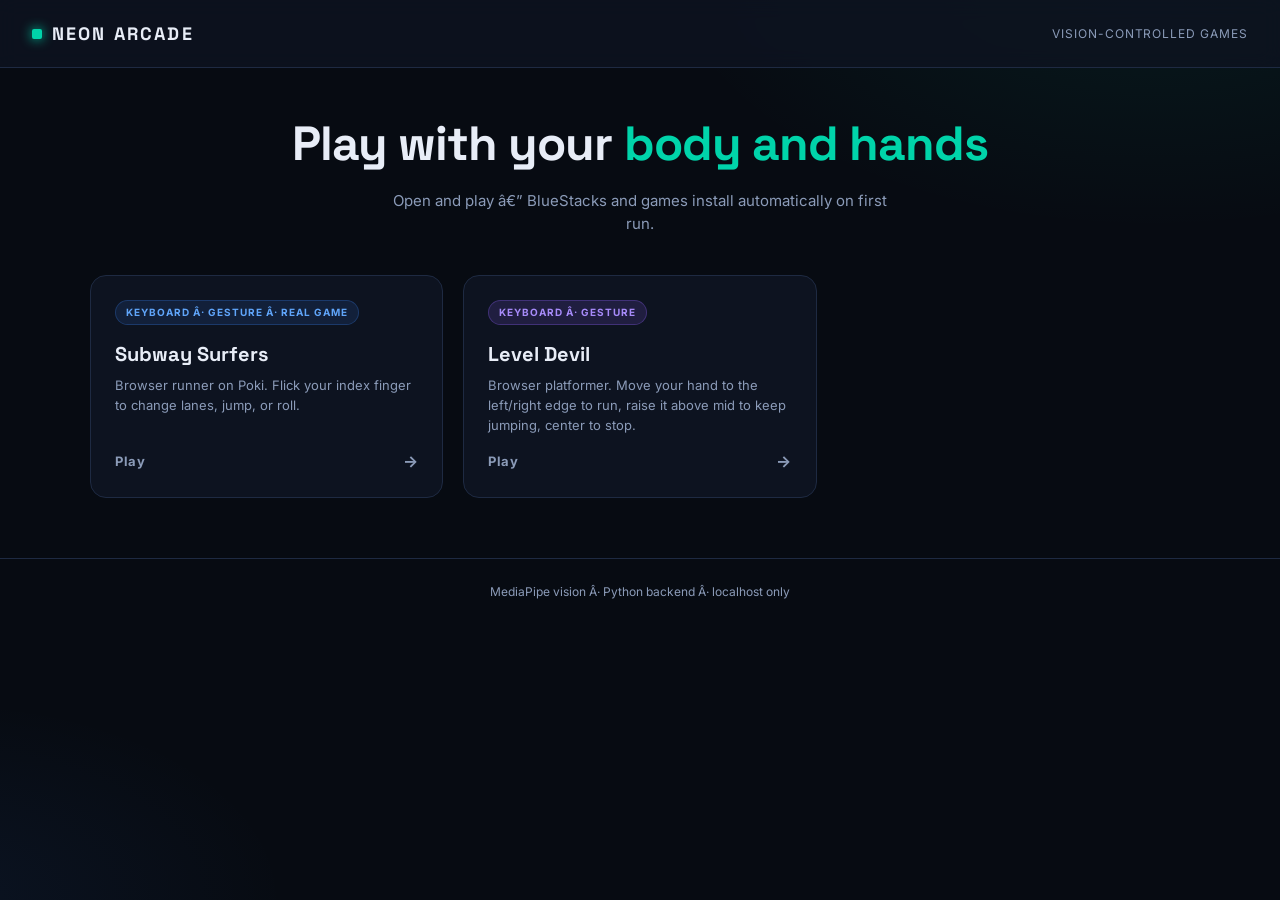
==== commit 7ffa3dca: "Subway Surfers on Poki: finger-flick swipes -> arrow keys, no BlueStacks" ====
--- a/camera_pi_projects/rps/web/index.html
+++ b/camera_pi_projects/rps/web/index.html
@@ -23,7 +23,7 @@
         <span class="card-tag tag-external">Keyboard Â· Gesture Â· Real game</span>
         <div class="card-info">
           <h2>Subway Surfers</h2>
-          <p>Real game in BlueStacks. Hand swipes send swipe up/left/right via ADB â€” or use the arrow keys directly.</p>
+          <p>Browser runner on Poki. Flick your index finger to change lanes, jump, or roll.</p>
         </div>
         <div class="card-cta"><span>Play</span><span class="arrow">&rarr;</span></div>
       </a>
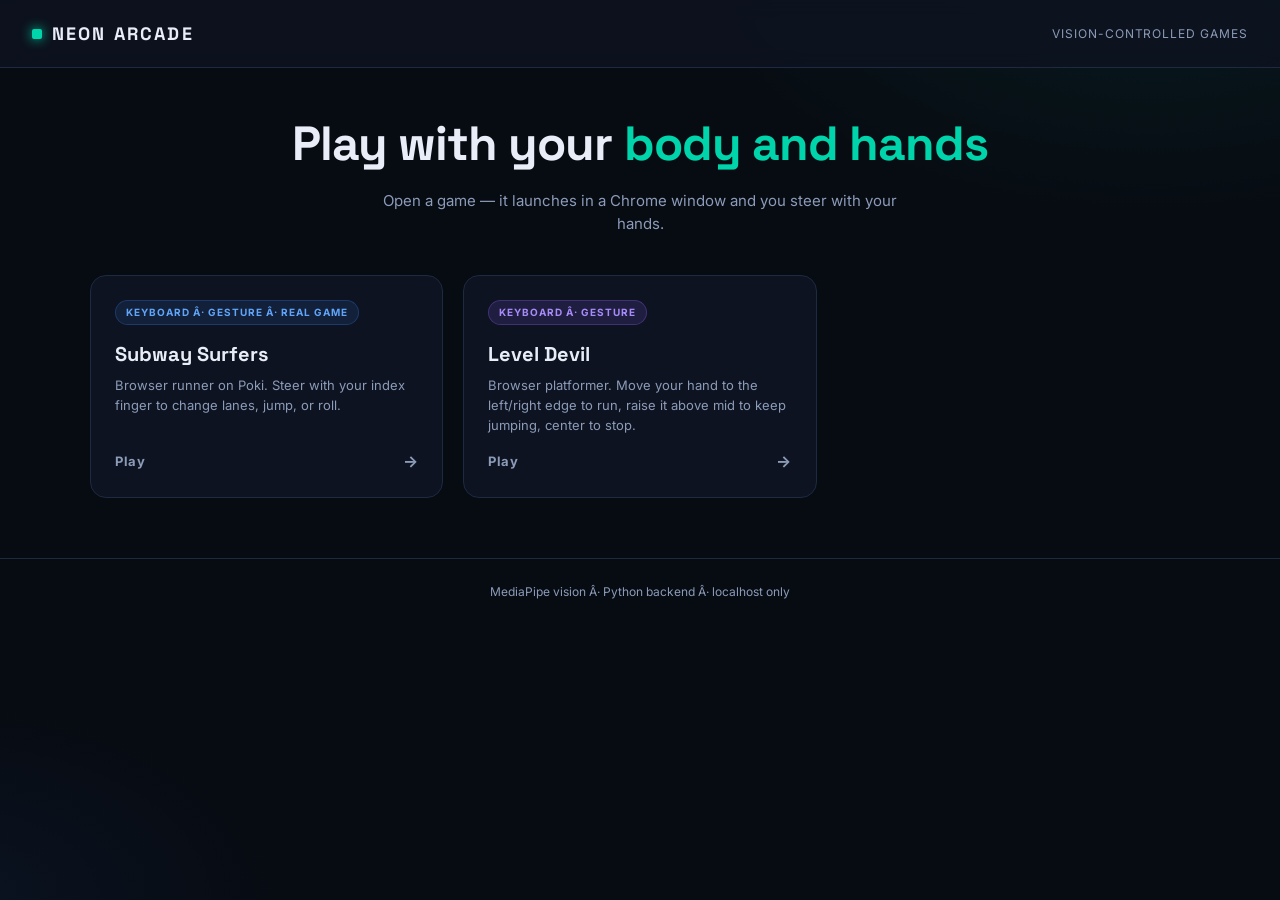
==== commit 3b29a5c4: "Fix up/down inversion (y-flip) and speed up joystick response; drop BlueStacks/ADB stack Subway joys" ====
--- a/camera_pi_projects/rps/web/index.html
+++ b/camera_pi_projects/rps/web/index.html
@@ -15,7 +15,7 @@
   <main class="hub-main">
     <div class="hub-hero">
       <h1 class="hub-title">Play with your <span class="accent">body and hands</span></h1>
-      <p class="hub-desc">Open and play â€” BlueStacks and games install automatically on first run.</p>
+      <p class="hub-desc">Open a game — it launches in a Chrome window and you steer with your hands.</p>
     </div>
 
     <section class="game-grid">
@@ -23,7 +23,7 @@
         <span class="card-tag tag-external">Keyboard Â· Gesture Â· Real game</span>
         <div class="card-info">
           <h2>Subway Surfers</h2>
-          <p>Browser runner on Poki. Flick your index finger to change lanes, jump, or roll.</p>
+          <p>Browser runner on Poki. Steer with your index finger to change lanes, jump, or roll.</p>
         </div>
         <div class="card-cta"><span>Play</span><span class="arrow">&rarr;</span></div>
       </a>
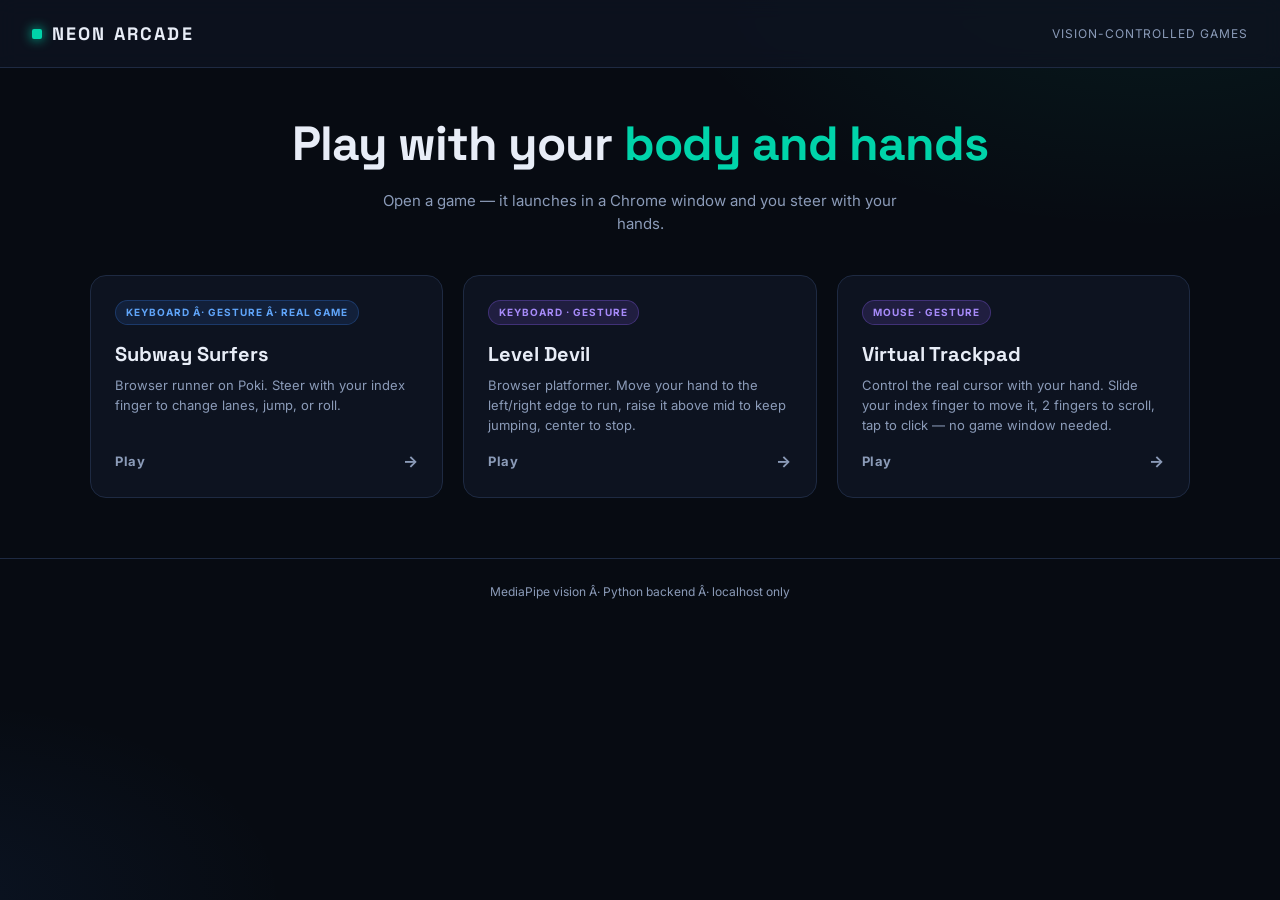
==== commit 290bc08d: "Add server-side virtual trackpad: MediaPipe hand gestures drive real OS cursor, mouse API, scroll/cl" ====
--- a/camera_pi_projects/rps/web/index.html
+++ b/camera_pi_projects/rps/web/index.html
@@ -29,10 +29,19 @@
       </a>
 
       <a class="game-card" href="games/leveldevil.html">
-        <span class="card-tag tag-hand">Keyboard Â· Gesture</span>
+        <span class="card-tag tag-hand">Keyboard · Gesture</span>
         <div class="card-info">
           <h2>Level Devil</h2>
           <p>Browser platformer. Move your hand to the left/right edge to run, raise it above mid to keep jumping, center to stop.</p>
+        </div>
+        <div class="card-cta"><span>Play</span><span class="arrow">&rarr;</span></div>
+      </a>
+
+      <a class="game-card" href="games/trackpad.html">
+        <span class="card-tag tag-hand">Mouse · Gesture</span>
+        <div class="card-info">
+          <h2>Virtual Trackpad</h2>
+          <p>Control the real cursor with your hand. Slide your index finger to move it, 2 fingers to scroll, tap to click — no game window needed.</p>
         </div>
         <div class="card-cta"><span>Play</span><span class="arrow">&rarr;</span></div>
       </a>
--- a/camera_pi_projects/rps/web/css/style.css
+++ b/camera_pi_projects/rps/web/css/style.css
@@ -74,6 +74,8 @@
 .body-layout .cam-strip { height: var(--cam-body-h); min-height: 280px; }
 .cam-strip #video { width: 100%; height: 100%; object-fit: cover; object-position: center center; transform: scaleX(-1); background: #0a0f18; }
 .body-layout .cam-strip #video { object-fit: contain; object-position: center center; }
+.cam-strip #camFeed { width: 100%; height: 100%; object-fit: contain; object-position: center center; background: #0a0f18; }
+.panel-actions { display: flex; justify-content: center; gap: 10px; }
 .cam-strip #poseCanvas, .cam-strip #preview { position: absolute; inset: 0; width: 100%; height: 100%; pointer-events: none; }
 .cam-strip .overlay { position: absolute; inset: 0; z-index: 5; display: flex; flex-direction: column; align-items: center; justify-content: center; gap: 8px; background: rgba(7,11,18,.82); color: var(--text); }
 .overlay-big { font-family: var(--font-display); font-size: 48px; font-weight: 700; color: var(--accent); }
@@ -175,3 +177,5 @@
 .game-canvas-wrap canvas { width: 100%; height: auto; display: block; background: #0a1020; border-radius: var(--radius-md); }
 .scorebar-inline { margin: 0; }
 .game-panel-play { gap: 12px; }
+.screen-map { position: relative; width: 130px; height: 82px; margin: 8px auto 0; border: 1px solid var(--border); border-radius: 6px; background: #0a1020; }
+.screen-map #cursorDot { position: absolute; left: 50%; top: 50%; width: 12px; height: 12px; transform: translate(-50%, -50%); border-radius: 50%; background: #ffd400; box-shadow: 0 0 12px #ffd400; border: 1px solid #000; }
